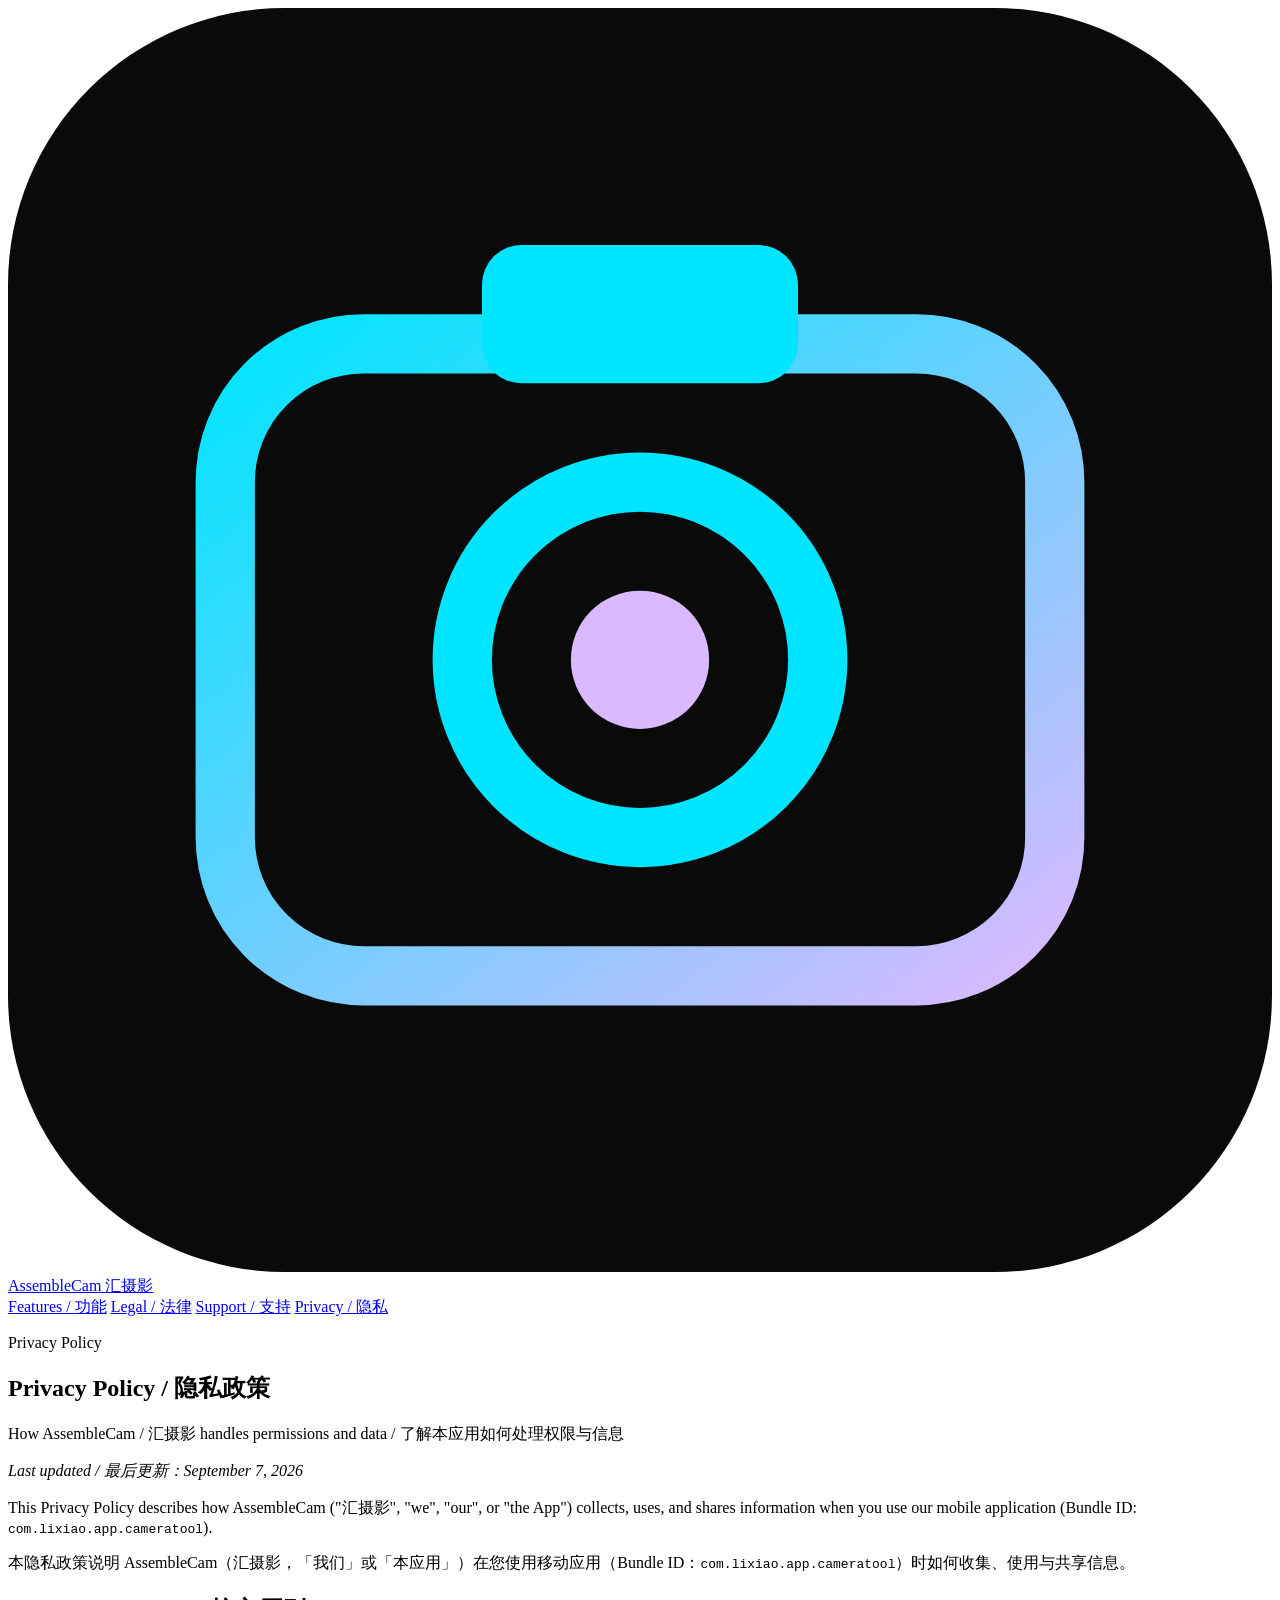
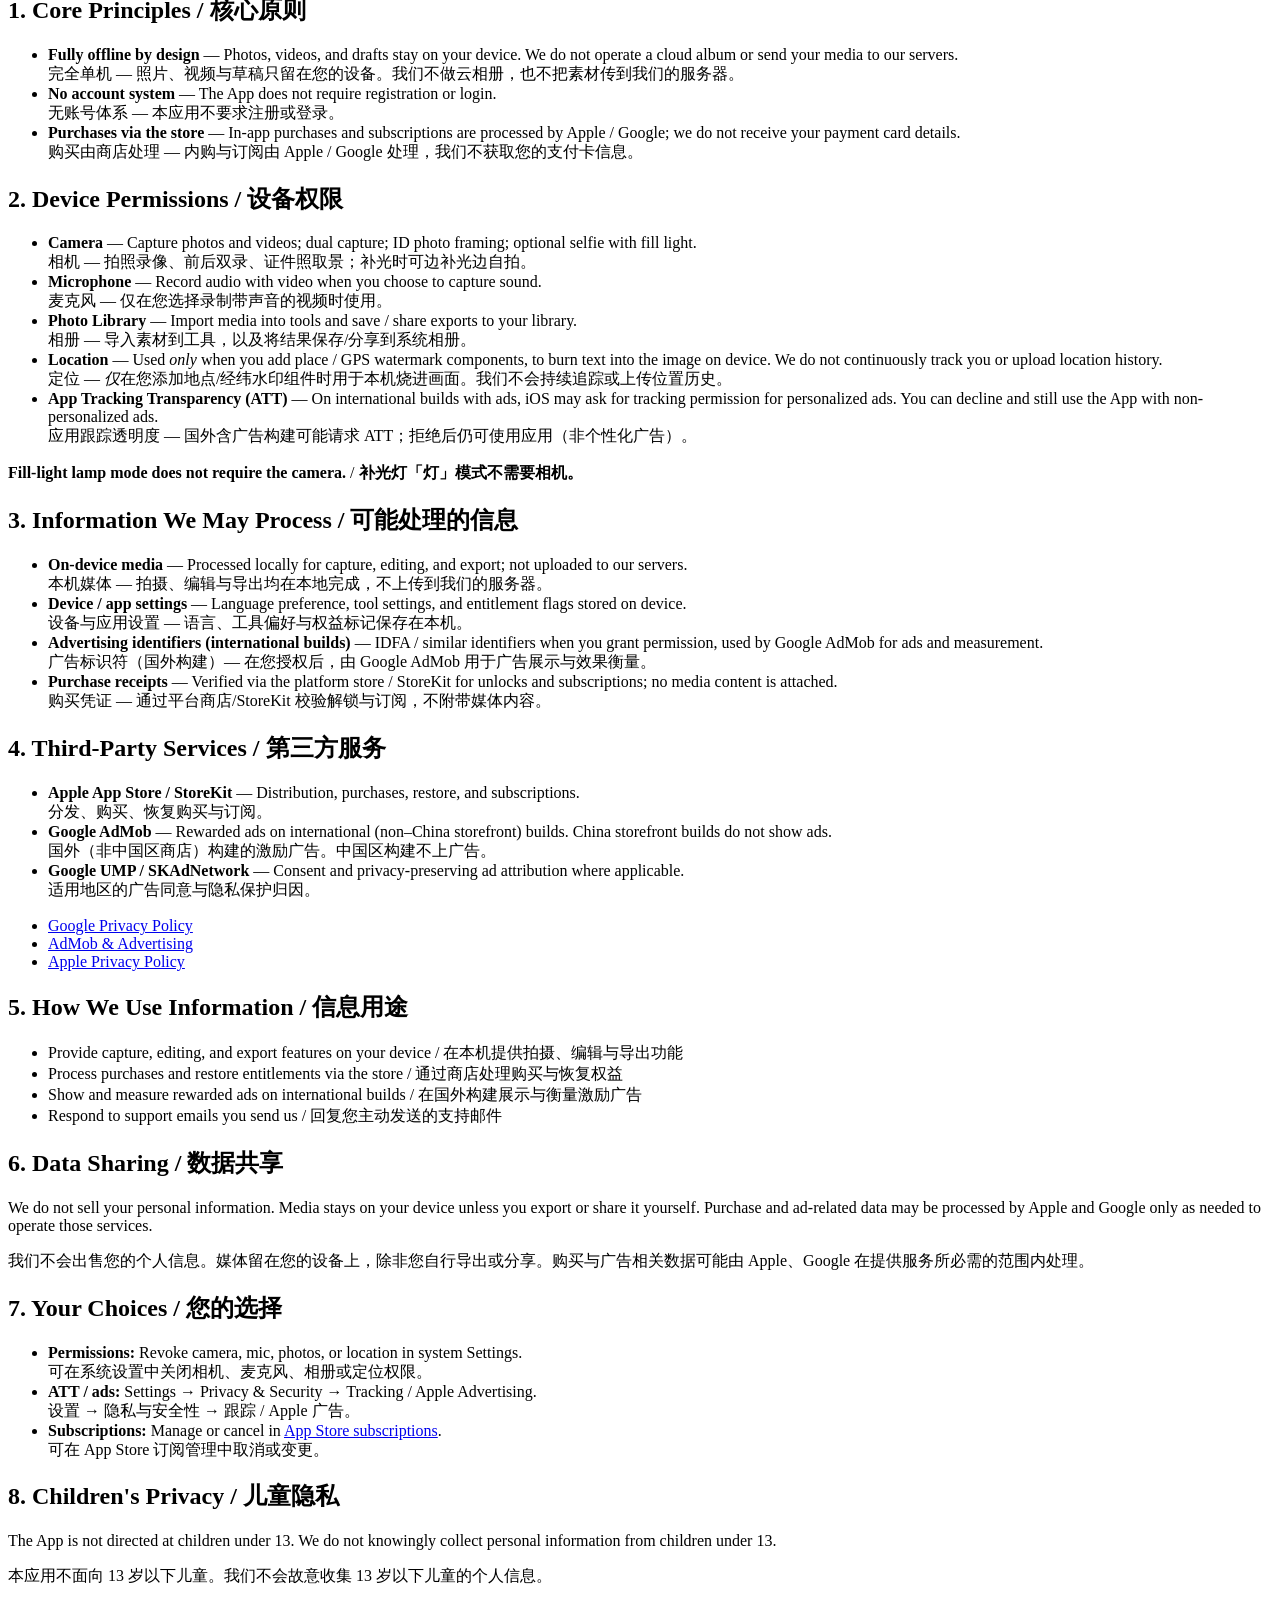
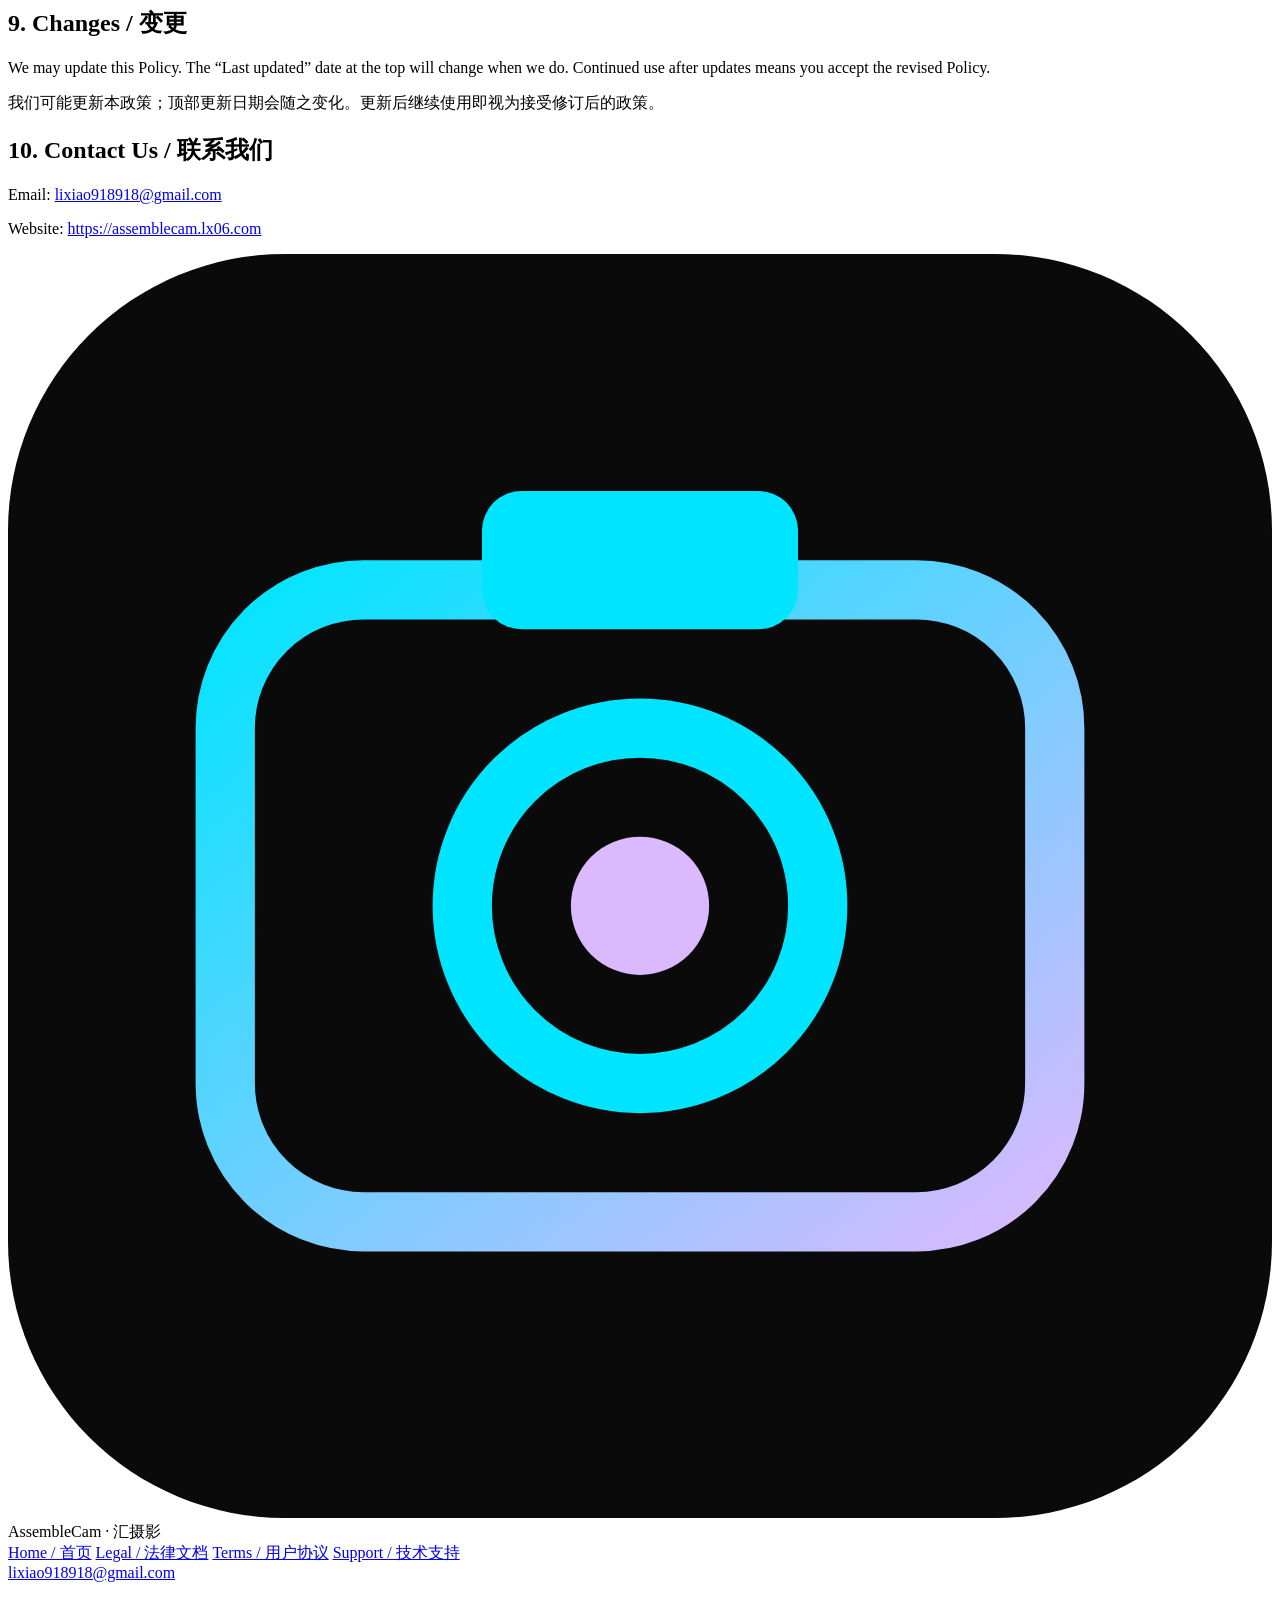
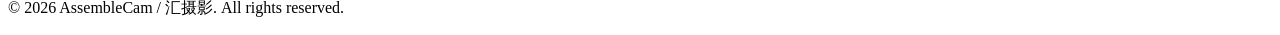
==== privacy.html @ 7f9c4c83 "Add AssembleCam privacy policy page" ====
<!DOCTYPE html>
<html lang="zh-CN">
<head>
  <meta charset="UTF-8">
  <meta name="viewport" content="width=device-width, initial-scale=1.0">
  <title>AssembleCam / 汇摄影 — Privacy Policy</title>
  <link rel="preconnect" href="https://fonts.googleapis.com">
  <link rel="preconnect" href="https://fonts.gstatic.com" crossorigin>
  <link href="https://fonts.googleapis.com/css2?family=Hanken+Grotesk:wght@400;600;700&family=JetBrains+Mono:wght@500&display=swap" rel="stylesheet">
  <link rel="stylesheet" href="site.css">
  <link rel="icon" href="assets/logo.svg" type="image/svg+xml">
</head>
<body class="subpage">
  <div class="page-shell">
    <div class="page-bg" aria-hidden="true"></div>

    <header class="site-header">
      <div class="header-inner">
        <a href="index.html" class="logo">
          <img src="assets/logo.svg" alt="AssembleCam" class="logo-mark">
          <span>AssembleCam</span>
          <span class="logo-zh">汇摄影</span>
        </a>
        <nav class="header-nav">
          <a href="index.html#features">Features / 功能</a>
          <a href="legal.html">Legal / 法律</a>
          <a href="support.html">Support / 支持</a>
          <a href="privacy.html" class="active">Privacy / 隐私</a>
        </nav>
      </div>
    </header>

    <main class="page-center">
      <article class="page-card">
        <header class="page-card-head">
          <p class="hero-tag">Privacy Policy</p>
          <h1>Privacy Policy / 隐私政策</h1>
          <p class="page-subtitle">How AssembleCam / 汇摄影 handles permissions and data / 了解本应用如何处理权限与信息</p>
        </header>
        <div class="page-body">
          <p class="page-meta"><em>Last updated / 最后更新：September 7, 2026</em></p>

          <p>This Privacy Policy describes how AssembleCam ("汇摄影", "we", "our", or "the App") collects, uses, and shares information when you use our mobile application (Bundle ID: <code>com.lixiao.app.cameratool</code>).</p>
          <p>本隐私政策说明 AssembleCam（汇摄影，「我们」或「本应用」）在您使用移动应用（Bundle ID：<code>com.lixiao.app.cameratool</code>）时如何收集、使用与共享信息。</p>

          <h2>1. Core Principles / 核心原则</h2>
          <ul>
            <li><strong>Fully offline by design</strong> — Photos, videos, and drafts stay on your device. We do not operate a cloud album or send your media to our servers.<br>完全单机 — 照片、视频与草稿只留在您的设备。我们不做云相册，也不把素材传到我们的服务器。</li>
            <li><strong>No account system</strong> — The App does not require registration or login.<br>无账号体系 — 本应用不要求注册或登录。</li>
            <li><strong>Purchases via the store</strong> — In-app purchases and subscriptions are processed by Apple / Google; we do not receive your payment card details.<br>购买由商店处理 — 内购与订阅由 Apple / Google 处理，我们不获取您的支付卡信息。</li>
          </ul>

          <h2>2. Device Permissions / 设备权限</h2>
          <ul>
            <li><strong>Camera</strong> — Capture photos and videos; dual capture; ID photo framing; optional selfie with fill light.<br>相机 — 拍照录像、前后双录、证件照取景；补光时可边补光边自拍。</li>
            <li><strong>Microphone</strong> — Record audio with video when you choose to capture sound.<br>麦克风 — 仅在您选择录制带声音的视频时使用。</li>
            <li><strong>Photo Library</strong> — Import media into tools and save / share exports to your library.<br>相册 — 导入素材到工具，以及将结果保存/分享到系统相册。</li>
            <li><strong>Location</strong> — Used <em>only</em> when you add place / GPS watermark components, to burn text into the image on device. We do not continuously track you or upload location history.<br>定位 — <em>仅</em>在您添加地点/经纬水印组件时用于本机烧进画面。我们不会持续追踪或上传位置历史。</li>
            <li><strong>App Tracking Transparency (ATT)</strong> — On international builds with ads, iOS may ask for tracking permission for personalized ads. You can decline and still use the App with non-personalized ads.<br>应用跟踪透明度 — 国外含广告构建可能请求 ATT；拒绝后仍可使用应用（非个性化广告）。</li>
          </ul>
          <p><strong>Fill-light lamp mode does not require the camera.</strong> / <strong>补光灯「灯」模式不需要相机。</strong></p>

          <h2>3. Information We May Process / 可能处理的信息</h2>
          <ul>
            <li><strong>On-device media</strong> — Processed locally for capture, editing, and export; not uploaded to our servers.<br>本机媒体 — 拍摄、编辑与导出均在本地完成，不上传到我们的服务器。</li>
            <li><strong>Device / app settings</strong> — Language preference, tool settings, and entitlement flags stored on device.<br>设备与应用设置 — 语言、工具偏好与权益标记保存在本机。</li>
            <li><strong>Advertising identifiers (international builds)</strong> — IDFA / similar identifiers when you grant permission, used by Google AdMob for ads and measurement.<br>广告标识符（国外构建）— 在您授权后，由 Google AdMob 用于广告展示与效果衡量。</li>
            <li><strong>Purchase receipts</strong> — Verified via the platform store / StoreKit for unlocks and subscriptions; no media content is attached.<br>购买凭证 — 通过平台商店/StoreKit 校验解锁与订阅，不附带媒体内容。</li>
          </ul>

          <h2>4. Third-Party Services / 第三方服务</h2>
          <ul>
            <li><strong>Apple App Store / StoreKit</strong> — Distribution, purchases, restore, and subscriptions.<br>分发、购买、恢复购买与订阅。</li>
            <li><strong>Google AdMob</strong> — Rewarded ads on international (non–China storefront) builds. China storefront builds do not show ads.<br>国外（非中国区商店）构建的激励广告。中国区构建不上广告。</li>
            <li><strong>Google UMP / SKAdNetwork</strong> — Consent and privacy-preserving ad attribution where applicable.<br>适用地区的广告同意与隐私保护归因。</li>
          </ul>
          <ul>
            <li><a href="https://policies.google.com/privacy" target="_blank" rel="noopener">Google Privacy Policy</a></li>
            <li><a href="https://support.google.com/admob/answer/6128543" target="_blank" rel="noopener">AdMob &amp; Advertising</a></li>
            <li><a href="https://www.apple.com/legal/privacy/" target="_blank" rel="noopener">Apple Privacy Policy</a></li>
          </ul>

          <h2>5. How We Use Information / 信息用途</h2>
          <ul>
            <li>Provide capture, editing, and export features on your device / 在本机提供拍摄、编辑与导出功能</li>
            <li>Process purchases and restore entitlements via the store / 通过商店处理购买与恢复权益</li>
            <li>Show and measure rewarded ads on international builds / 在国外构建展示与衡量激励广告</li>
            <li>Respond to support emails you send us / 回复您主动发送的支持邮件</li>
          </ul>

          <h2>6. Data Sharing / 数据共享</h2>
          <p>We do not sell your personal information. Media stays on your device unless you export or share it yourself. Purchase and ad-related data may be processed by Apple and Google only as needed to operate those services.</p>
          <p>我们不会出售您的个人信息。媒体留在您的设备上，除非您自行导出或分享。购买与广告相关数据可能由 Apple、Google 在提供服务所必需的范围内处理。</p>

          <h2>7. Your Choices / 您的选择</h2>
          <ul>
            <li><strong>Permissions:</strong> Revoke camera, mic, photos, or location in system Settings.<br>可在系统设置中关闭相机、麦克风、相册或定位权限。</li>
            <li><strong>ATT / ads:</strong> Settings → Privacy &amp; Security → Tracking / Apple Advertising.<br>设置 → 隐私与安全性 → 跟踪 / Apple 广告。</li>
            <li><strong>Subscriptions:</strong> Manage or cancel in <a href="https://apps.apple.com/account/subscriptions" target="_blank" rel="noopener">App Store subscriptions</a>.<br>可在 App Store 订阅管理中取消或变更。</li>
          </ul>

          <h2>8. Children's Privacy / 儿童隐私</h2>
          <p>The App is not directed at children under 13. We do not knowingly collect personal information from children under 13.</p>
          <p>本应用不面向 13 岁以下儿童。我们不会故意收集 13 岁以下儿童的个人信息。</p>

          <h2>9. Changes / 变更</h2>
          <p>We may update this Policy. The “Last updated” date at the top will change when we do. Continued use after updates means you accept the revised Policy.</p>
          <p>我们可能更新本政策；顶部更新日期会随之变化。更新后继续使用即视为接受修订后的政策。</p>

          <h2>10. Contact Us / 联系我们</h2>
          <div class="contact-box">
            <p>Email: <a href="mailto:lixiao918918@gmail.com">lixiao918918@gmail.com</a></p>
            <p>Website: <a href="https://assemblecam.lx06.com">https://assemblecam.lx06.com</a></p>
          </div>
        </div>
      </article>
    </main>

    <footer class="site-footer">
      <div class="footer-inner">
        <div class="footer-brand">
          <img src="assets/logo.svg" alt="">
          <span>AssembleCam · 汇摄影</span>
        </div>
        <div class="footer-links">
          <a href="index.html">Home / 首页</a>
          <a href="legal.html">Legal / 法律文档</a>
          <a href="terms.html">Terms / 用户协议</a>
          <a href="support.html">Support / 技术支持</a>
        </div>
        <div class="footer-contact">
          <a href="mailto:lixiao918918@gmail.com">lixiao918918@gmail.com</a>
        </div>
        <p class="footer-copy">&copy; 2026 AssembleCam / 汇摄影. All rights reserved.</p>
      </div>
    </footer>
  </div>
</body>
</html>
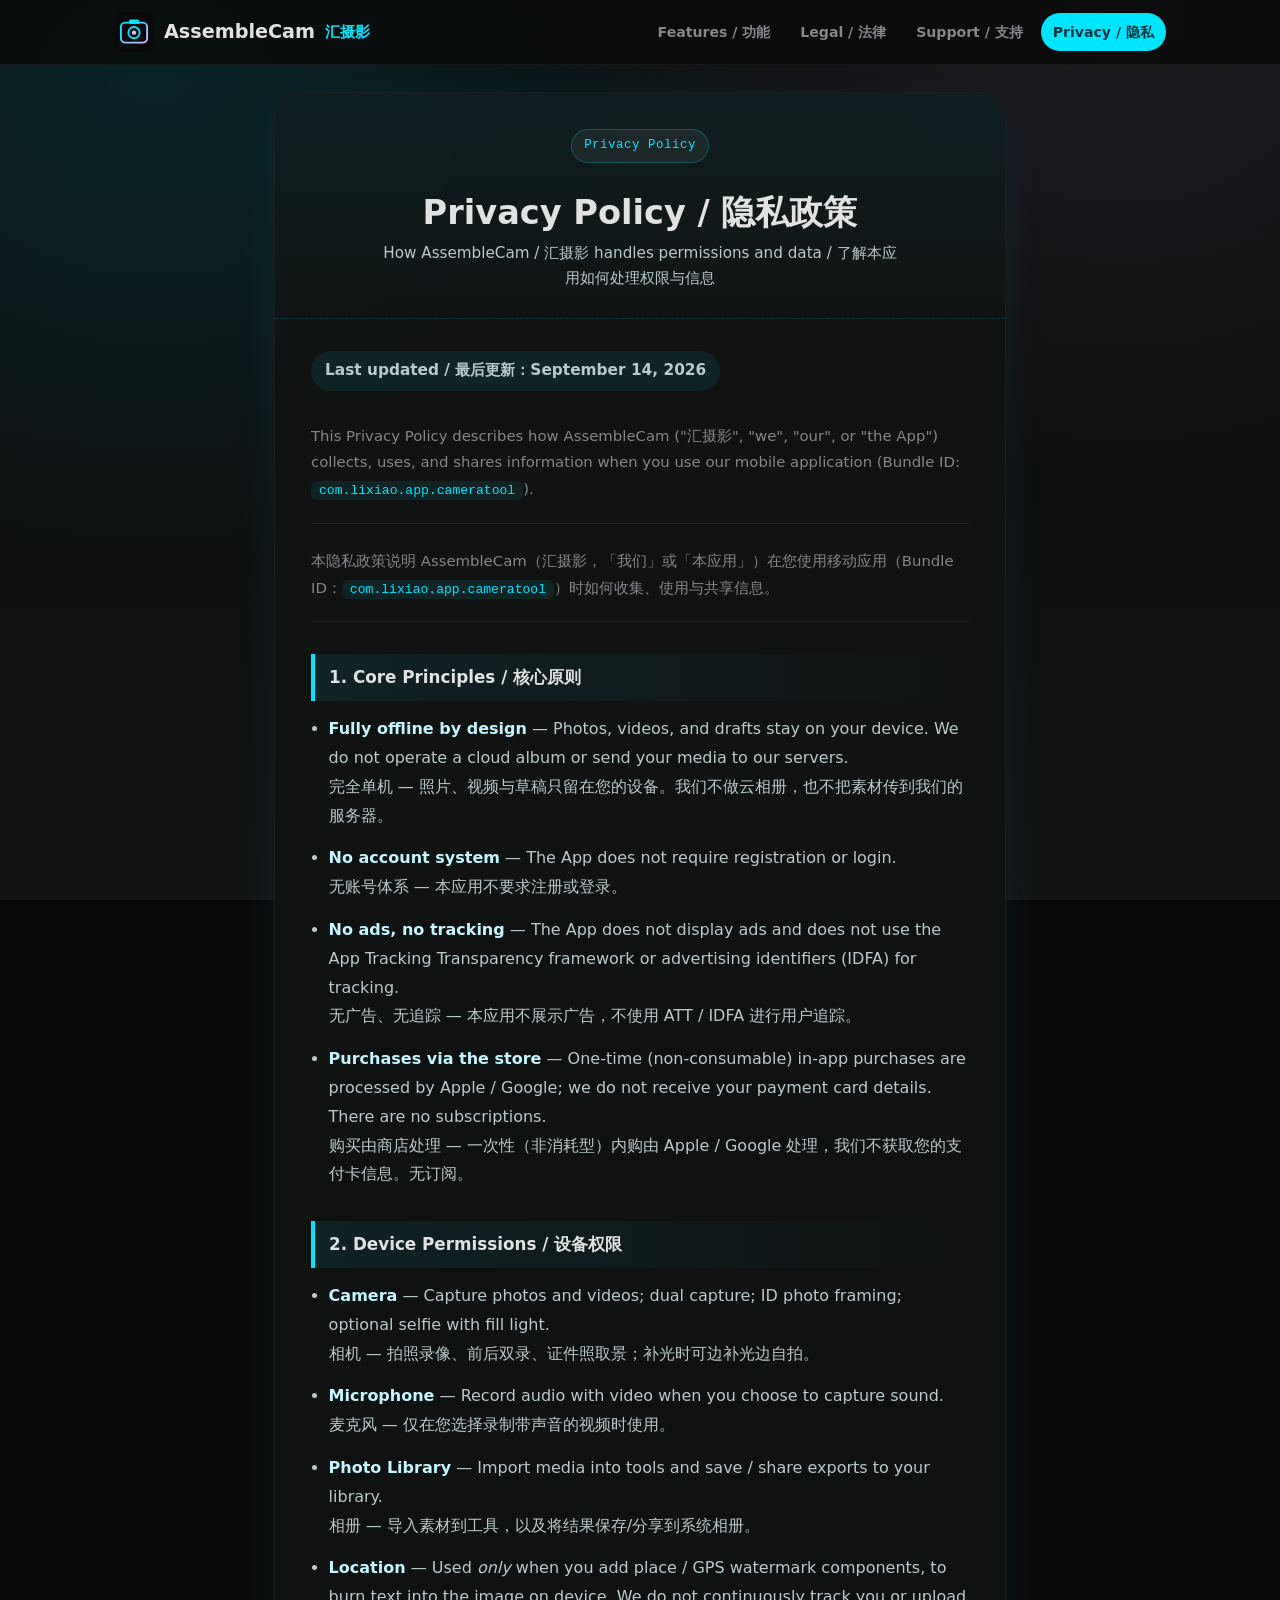
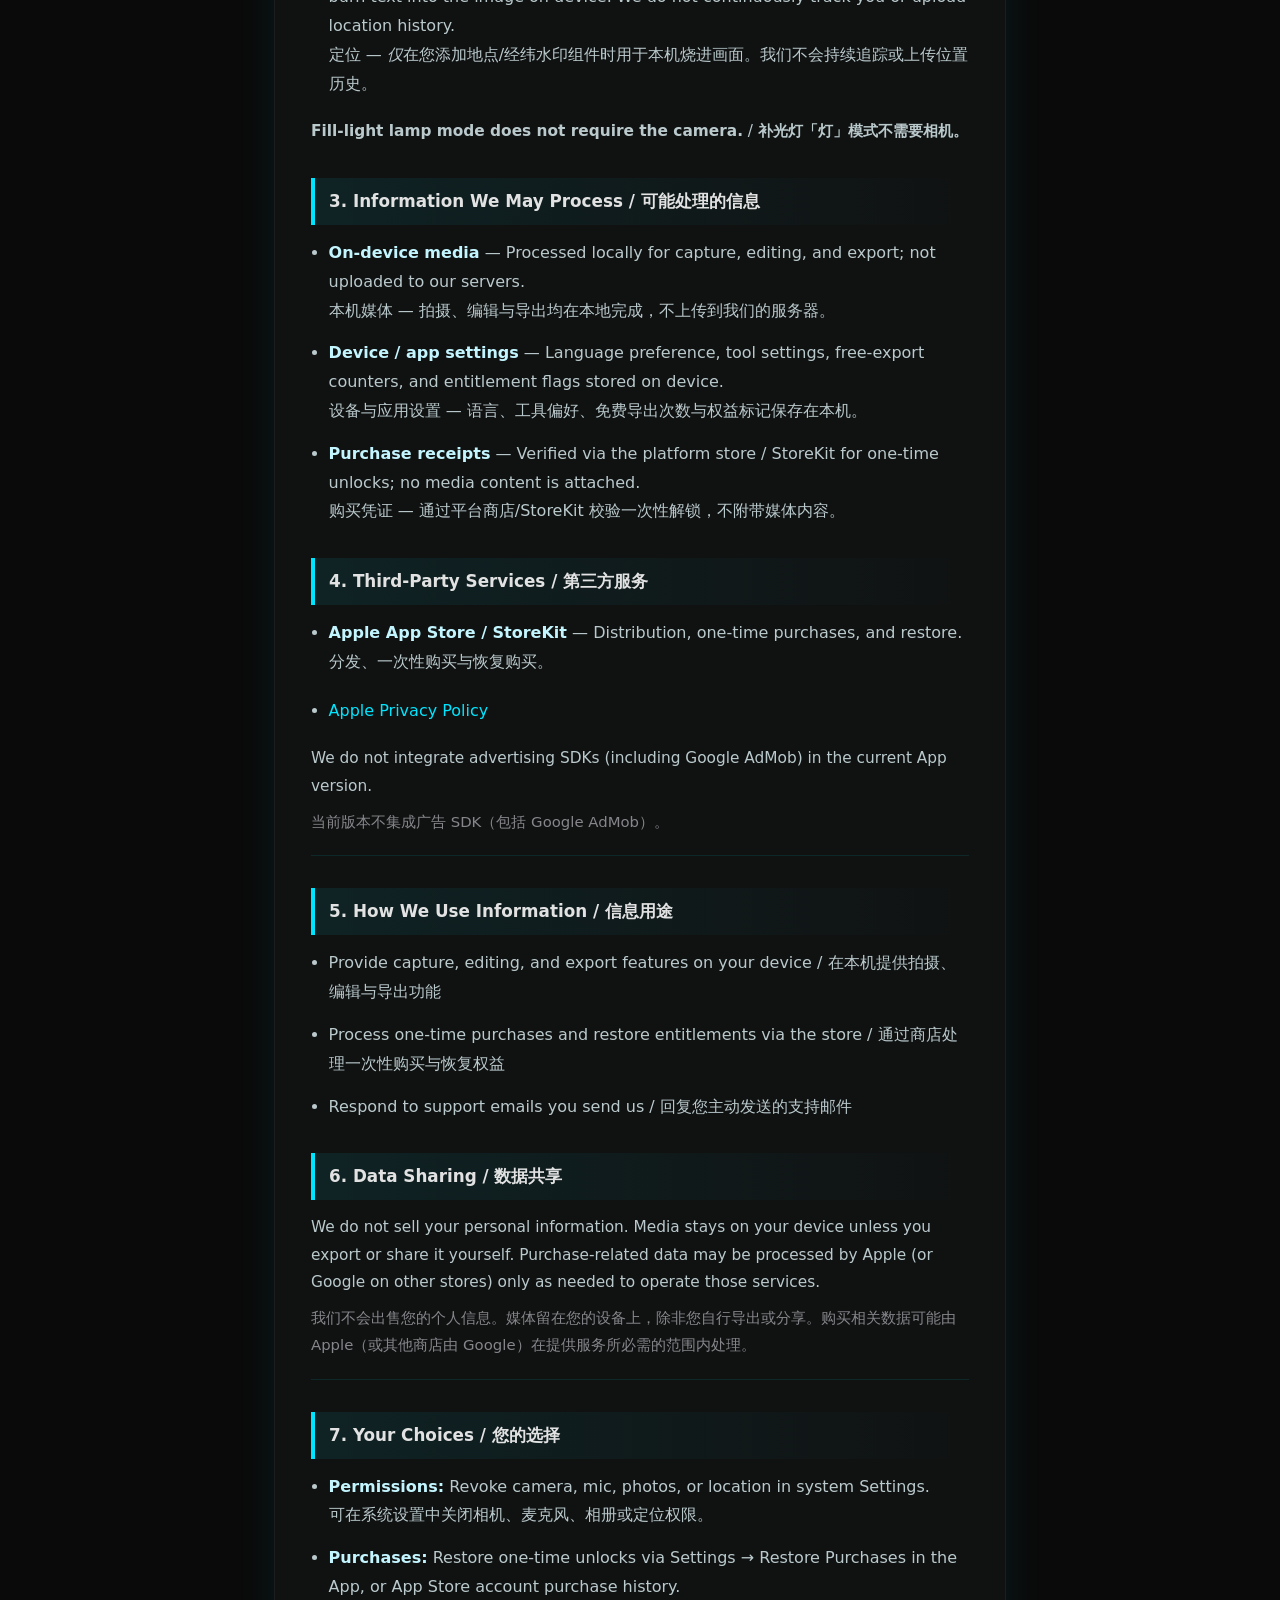
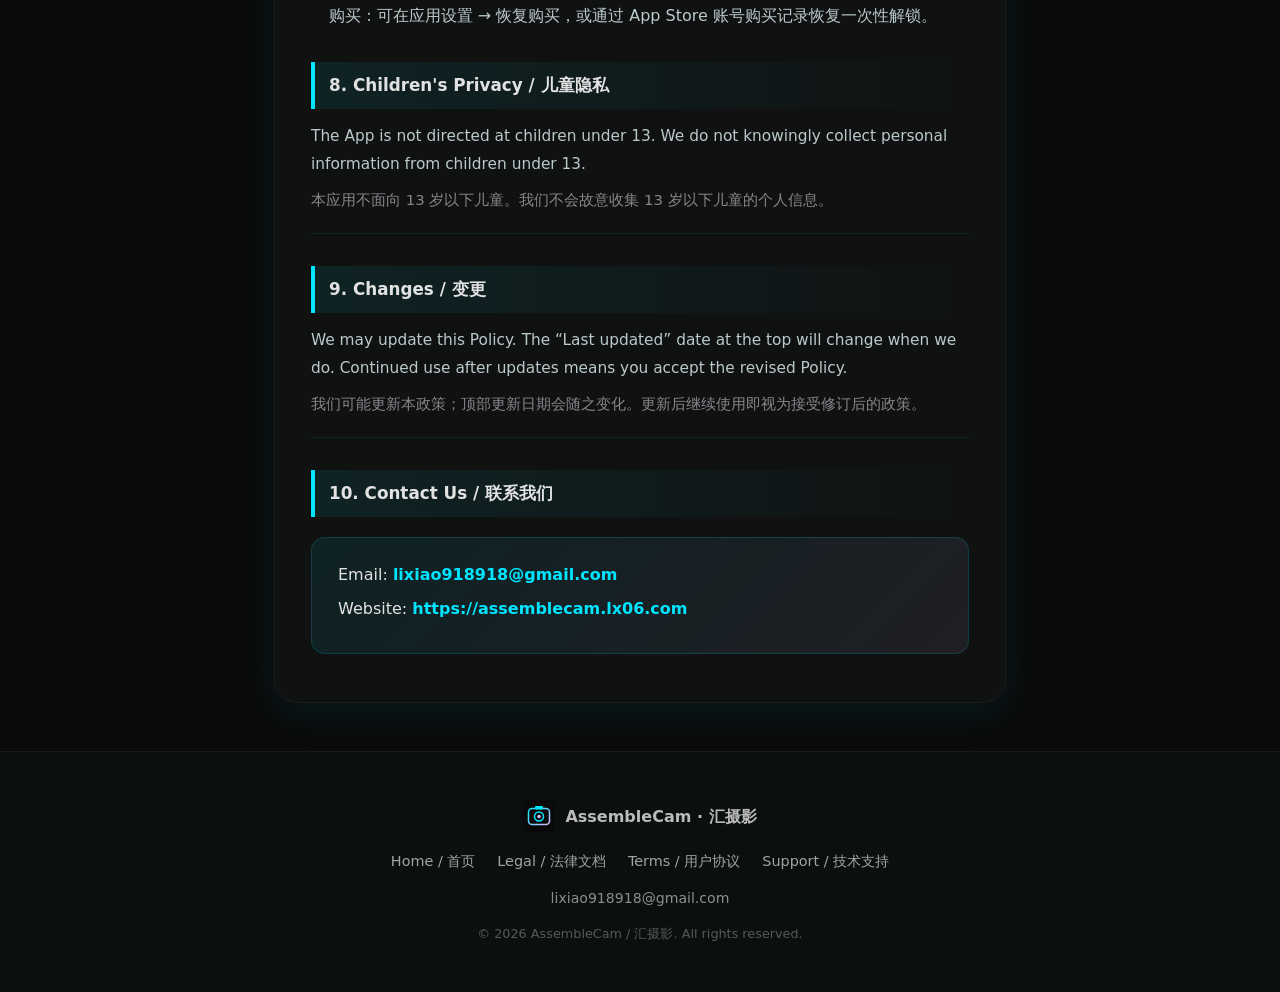
==== commit 8f510e08: "Align legal pages with no-ads buyout-only policy. Remove tracking/AdMob/subscription claims and app-" ====
--- a/privacy.html
+++ b/privacy.html
@@ -38,7 +38,7 @@
           <p class="page-subtitle">How AssembleCam / 汇摄影 handles permissions and data / 了解本应用如何处理权限与信息</p>
         </header>
         <div class="page-body">
-          <p class="page-meta"><em>Last updated / 最后更新：September 7, 2026</em></p>
+          <p class="page-meta"><em>Last updated / 最后更新：September 14, 2026</em></p>
 
           <p>This Privacy Policy describes how AssembleCam ("汇摄影", "we", "our", or "the App") collects, uses, and shares information when you use our mobile application (Bundle ID: <code>com.lixiao.app.cameratool</code>).</p>
           <p>本隐私政策说明 AssembleCam（汇摄影，「我们」或「本应用」）在您使用移动应用（Bundle ID：<code>com.lixiao.app.cameratool</code>）时如何收集、使用与共享信息。</p>
@@ -47,7 +47,8 @@
           <ul>
             <li><strong>Fully offline by design</strong> — Photos, videos, and drafts stay on your device. We do not operate a cloud album or send your media to our servers.<br>完全单机 — 照片、视频与草稿只留在您的设备。我们不做云相册，也不把素材传到我们的服务器。</li>
             <li><strong>No account system</strong> — The App does not require registration or login.<br>无账号体系 — 本应用不要求注册或登录。</li>
-            <li><strong>Purchases via the store</strong> — In-app purchases and subscriptions are processed by Apple / Google; we do not receive your payment card details.<br>购买由商店处理 — 内购与订阅由 Apple / Google 处理，我们不获取您的支付卡信息。</li>
+            <li><strong>No ads, no tracking</strong> — The App does not display ads and does not use the App Tracking Transparency framework or advertising identifiers (IDFA) for tracking.<br>无广告、无追踪 — 本应用不展示广告，不使用 ATT / IDFA 进行用户追踪。</li>
+            <li><strong>Purchases via the store</strong> — One-time (non-consumable) in-app purchases are processed by Apple / Google; we do not receive your payment card details. There are no subscriptions.<br>购买由商店处理 — 一次性（非消耗型）内购由 Apple / Google 处理，我们不获取您的支付卡信息。无订阅。</li>
           </ul>
 
           <h2>2. Device Permissions / 设备权限</h2>
@@ -56,47 +57,41 @@
             <li><strong>Microphone</strong> — Record audio with video when you choose to capture sound.<br>麦克风 — 仅在您选择录制带声音的视频时使用。</li>
             <li><strong>Photo Library</strong> — Import media into tools and save / share exports to your library.<br>相册 — 导入素材到工具，以及将结果保存/分享到系统相册。</li>
             <li><strong>Location</strong> — Used <em>only</em> when you add place / GPS watermark components, to burn text into the image on device. We do not continuously track you or upload location history.<br>定位 — <em>仅</em>在您添加地点/经纬水印组件时用于本机烧进画面。我们不会持续追踪或上传位置历史。</li>
-            <li><strong>App Tracking Transparency (ATT)</strong> — On international builds with ads, iOS may ask for tracking permission for personalized ads. You can decline and still use the App with non-personalized ads.<br>应用跟踪透明度 — 国外含广告构建可能请求 ATT；拒绝后仍可使用应用（非个性化广告）。</li>
           </ul>
           <p><strong>Fill-light lamp mode does not require the camera.</strong> / <strong>补光灯「灯」模式不需要相机。</strong></p>
 
           <h2>3. Information We May Process / 可能处理的信息</h2>
           <ul>
             <li><strong>On-device media</strong> — Processed locally for capture, editing, and export; not uploaded to our servers.<br>本机媒体 — 拍摄、编辑与导出均在本地完成，不上传到我们的服务器。</li>
-            <li><strong>Device / app settings</strong> — Language preference, tool settings, and entitlement flags stored on device.<br>设备与应用设置 — 语言、工具偏好与权益标记保存在本机。</li>
-            <li><strong>Advertising identifiers (international builds)</strong> — IDFA / similar identifiers when you grant permission, used by Google AdMob for ads and measurement.<br>广告标识符（国外构建）— 在您授权后，由 Google AdMob 用于广告展示与效果衡量。</li>
-            <li><strong>Purchase receipts</strong> — Verified via the platform store / StoreKit for unlocks and subscriptions; no media content is attached.<br>购买凭证 — 通过平台商店/StoreKit 校验解锁与订阅，不附带媒体内容。</li>
+            <li><strong>Device / app settings</strong> — Language preference, tool settings, free-export counters, and entitlement flags stored on device.<br>设备与应用设置 — 语言、工具偏好、免费导出次数与权益标记保存在本机。</li>
+            <li><strong>Purchase receipts</strong> — Verified via the platform store / StoreKit for one-time unlocks; no media content is attached.<br>购买凭证 — 通过平台商店/StoreKit 校验一次性解锁，不附带媒体内容。</li>
           </ul>
 
           <h2>4. Third-Party Services / 第三方服务</h2>
           <ul>
-            <li><strong>Apple App Store / StoreKit</strong> — Distribution, purchases, restore, and subscriptions.<br>分发、购买、恢复购买与订阅。</li>
-            <li><strong>Google AdMob</strong> — Rewarded ads on international (non–China storefront) builds. China storefront builds do not show ads.<br>国外（非中国区商店）构建的激励广告。中国区构建不上广告。</li>
-            <li><strong>Google UMP / SKAdNetwork</strong> — Consent and privacy-preserving ad attribution where applicable.<br>适用地区的广告同意与隐私保护归因。</li>
+            <li><strong>Apple App Store / StoreKit</strong> — Distribution, one-time purchases, and restore.<br>分发、一次性购买与恢复购买。</li>
           </ul>
           <ul>
-            <li><a href="https://policies.google.com/privacy" target="_blank" rel="noopener">Google Privacy Policy</a></li>
-            <li><a href="https://support.google.com/admob/answer/6128543" target="_blank" rel="noopener">AdMob &amp; Advertising</a></li>
             <li><a href="https://www.apple.com/legal/privacy/" target="_blank" rel="noopener">Apple Privacy Policy</a></li>
           </ul>
+          <p>We do not integrate advertising SDKs (including Google AdMob) in the current App version.</p>
+          <p>当前版本不集成广告 SDK（包括 Google AdMob）。</p>
 
           <h2>5. How We Use Information / 信息用途</h2>
           <ul>
             <li>Provide capture, editing, and export features on your device / 在本机提供拍摄、编辑与导出功能</li>
-            <li>Process purchases and restore entitlements via the store / 通过商店处理购买与恢复权益</li>
-            <li>Show and measure rewarded ads on international builds / 在国外构建展示与衡量激励广告</li>
+            <li>Process one-time purchases and restore entitlements via the store / 通过商店处理一次性购买与恢复权益</li>
             <li>Respond to support emails you send us / 回复您主动发送的支持邮件</li>
           </ul>
 
           <h2>6. Data Sharing / 数据共享</h2>
-          <p>We do not sell your personal information. Media stays on your device unless you export or share it yourself. Purchase and ad-related data may be processed by Apple and Google only as needed to operate those services.</p>
-          <p>我们不会出售您的个人信息。媒体留在您的设备上，除非您自行导出或分享。购买与广告相关数据可能由 Apple、Google 在提供服务所必需的范围内处理。</p>
+          <p>We do not sell your personal information. Media stays on your device unless you export or share it yourself. Purchase-related data may be processed by Apple (or Google on other stores) only as needed to operate those services.</p>
+          <p>我们不会出售您的个人信息。媒体留在您的设备上，除非您自行导出或分享。购买相关数据可能由 Apple（或其他商店由 Google）在提供服务所必需的范围内处理。</p>
 
           <h2>7. Your Choices / 您的选择</h2>
           <ul>
             <li><strong>Permissions:</strong> Revoke camera, mic, photos, or location in system Settings.<br>可在系统设置中关闭相机、麦克风、相册或定位权限。</li>
-            <li><strong>ATT / ads:</strong> Settings → Privacy &amp; Security → Tracking / Apple Advertising.<br>设置 → 隐私与安全性 → 跟踪 / Apple 广告。</li>
-            <li><strong>Subscriptions:</strong> Manage or cancel in <a href="https://apps.apple.com/account/subscriptions" target="_blank" rel="noopener">App Store subscriptions</a>.<br>可在 App Store 订阅管理中取消或变更。</li>
+            <li><strong>Purchases:</strong> Restore one-time unlocks via Settings → Restore Purchases in the App, or App Store account purchase history.<br>购买：可在应用设置 → 恢复购买，或通过 App Store 账号购买记录恢复一次性解锁。</li>
           </ul>
 
           <h2>8. Children's Privacy / 儿童隐私</h2>
--- a/site.css
+++ b/site.css
@@ -0,0 +1,565 @@
+*,
+*::before,
+*::after {
+  box-sizing: border-box;
+  margin: 0;
+  padding: 0;
+}
+
+:root {
+  --bg: #0A0A0A;
+  --surface: #121414;
+  --surface-2: #1e2020;
+  --surface-3: #282a2b;
+  --text: #e2e2e2;
+  --text-muted: #bac9cc;
+  --text-dim: #86868B;
+  --cyan: #00E5FF;
+  --cyan-soft: #c3f5ff;
+  --violet: #DAB9FF;
+  --glass: rgba(255, 255, 255, 0.05);
+  --outline: #3b494c;
+  --shadow: 0 12px 40px rgba(0, 229, 255, 0.08);
+  --radius: 24px;
+  --header-h: 64px;
+}
+
+html { scroll-behavior: smooth; }
+
+body {
+  font-family: "Hanken Grotesk", "Segoe UI", system-ui, sans-serif;
+  color: var(--text);
+  background: var(--bg);
+  line-height: 1.6;
+  overflow-x: hidden;
+}
+
+img { max-width: 100%; display: block; }
+a { color: var(--cyan); text-decoration: none; }
+code {
+  font-family: "JetBrains Mono", ui-monospace, monospace;
+  font-size: 0.88em;
+}
+
+.site-header {
+  position: fixed;
+  top: 0; left: 0; right: 0;
+  z-index: 100;
+  background: rgba(10, 10, 10, 0.82);
+  backdrop-filter: blur(16px);
+  border-bottom: 1px solid var(--glass);
+}
+
+.header-inner {
+  max-width: 1100px;
+  margin: 0 auto;
+  padding: 12px 24px;
+  display: flex;
+  align-items: center;
+  justify-content: space-between;
+  min-height: var(--header-h);
+}
+
+.logo {
+  display: flex;
+  align-items: center;
+  gap: 10px;
+  font-size: 1.2rem;
+  font-weight: 700;
+  color: var(--text);
+}
+
+.logo-mark {
+  width: 40px;
+  height: 40px;
+}
+
+.logo-zh {
+  color: var(--cyan);
+  font-weight: 600;
+  font-size: 0.95rem;
+}
+
+.header-nav {
+  display: flex;
+  gap: 6px;
+  flex-wrap: wrap;
+  justify-content: flex-end;
+}
+
+.header-nav a {
+  font-size: 0.88rem;
+  font-weight: 600;
+  color: var(--text-dim);
+  padding: 8px 12px;
+  border-radius: 999px;
+  transition: color 0.2s, background 0.2s;
+}
+
+.header-nav a:hover {
+  color: var(--cyan);
+  background: var(--glass);
+}
+
+.header-nav a.active {
+  color: #00363d;
+  background: var(--cyan);
+}
+
+.hero {
+  position: relative;
+  min-height: 100vh;
+  display: flex;
+  align-items: center;
+  padding: 110px 24px 72px;
+  overflow: hidden;
+}
+
+.hero-bg {
+  position: absolute;
+  inset: 0;
+  background:
+    radial-gradient(ellipse at 18% 20%, rgba(0, 229, 255, 0.18), transparent 48%),
+    radial-gradient(ellipse at 82% 8%, rgba(218, 185, 255, 0.16), transparent 42%),
+    radial-gradient(ellipse at 50% 100%, rgba(0, 218, 243, 0.08), transparent 40%),
+    linear-gradient(180deg, #0A0A0A 0%, #121414 100%);
+  z-index: 0;
+}
+
+.hero-content {
+  position: relative;
+  z-index: 1;
+  max-width: 1100px;
+  margin: 0 auto;
+  width: 100%;
+  display: grid;
+  grid-template-columns: 1.15fr 0.85fr;
+  gap: 40px;
+  align-items: center;
+}
+
+.hero-tag {
+  display: inline-block;
+  font-family: "JetBrains Mono", ui-monospace, monospace;
+  font-size: 0.78rem;
+  font-weight: 500;
+  letter-spacing: 0.04em;
+  color: var(--cyan);
+  background: var(--glass);
+  border: 1px solid rgba(0, 229, 255, 0.25);
+  padding: 6px 12px;
+  border-radius: 999px;
+  margin-bottom: 18px;
+}
+
+.hero-text h1 {
+  font-size: clamp(2.2rem, 5vw, 3.4rem);
+  font-weight: 700;
+  line-height: 1.12;
+  letter-spacing: -0.02em;
+  margin-bottom: 18px;
+}
+
+.highlight {
+  color: var(--cyan);
+}
+
+.hero-desc {
+  font-size: 1.02rem;
+  color: var(--text-muted);
+  max-width: 520px;
+  margin-bottom: 14px;
+}
+
+.hero-actions {
+  display: flex;
+  gap: 12px;
+  flex-wrap: wrap;
+  margin-top: 18px;
+}
+
+.btn {
+  display: inline-flex;
+  align-items: center;
+  justify-content: center;
+  padding: 12px 22px;
+  border-radius: 999px;
+  font-weight: 700;
+  font-size: 0.95rem;
+  transition: transform 0.2s, box-shadow 0.2s;
+}
+
+.btn:hover { transform: translateY(-2px); }
+
+.btn-primary {
+  background: var(--cyan);
+  color: #00363d;
+  box-shadow: 0 8px 28px rgba(0, 229, 255, 0.28);
+}
+
+.btn-secondary {
+  background: var(--glass);
+  color: var(--cyan-soft);
+  border: 1px solid rgba(0, 229, 255, 0.28);
+}
+
+.btn-lg { padding: 14px 28px; font-size: 1rem; }
+
+.hero-visual {
+  display: flex;
+  flex-direction: column;
+  align-items: center;
+  gap: 18px;
+}
+
+.brand-orb {
+  width: min(240px, 58vw);
+  animation: float 3.2s ease-in-out infinite;
+  filter: drop-shadow(0 16px 32px rgba(0, 229, 255, 0.28));
+}
+
+@keyframes float {
+  0%, 100% { transform: translateY(0); }
+  50% { transform: translateY(-12px); }
+}
+
+.tool-chips {
+  display: flex;
+  flex-wrap: wrap;
+  gap: 8px;
+  justify-content: center;
+  max-width: 320px;
+}
+
+.tool-chips span {
+  font-family: "JetBrains Mono", ui-monospace, monospace;
+  font-size: 0.72rem;
+  color: var(--violet);
+  background: rgba(218, 185, 255, 0.08);
+  border: 1px solid rgba(218, 185, 255, 0.22);
+  padding: 6px 10px;
+  border-radius: 999px;
+}
+
+.section {
+  max-width: 1100px;
+  margin: 0 auto;
+  padding: 72px 24px;
+}
+
+.section-title {
+  text-align: center;
+  font-size: clamp(1.55rem, 3vw, 2rem);
+  font-weight: 700;
+  margin-bottom: 36px;
+}
+
+.feature-grid {
+  display: grid;
+  grid-template-columns: repeat(3, 1fr);
+  gap: 20px;
+}
+
+.feature-card {
+  background: var(--surface);
+  border: 1px solid var(--glass);
+  border-radius: var(--radius);
+  padding: 28px 22px;
+  box-shadow: var(--shadow);
+}
+
+.feature-card h3 {
+  font-size: 1.1rem;
+  margin-bottom: 10px;
+  color: var(--cyan-soft);
+}
+
+.feature-card p {
+  font-size: 0.92rem;
+  color: var(--text-muted);
+  margin-bottom: 8px;
+}
+
+.feature-icon {
+  width: 48px;
+  height: 48px;
+  border-radius: 14px;
+  display: grid;
+  place-items: center;
+  margin-bottom: 16px;
+  background: rgba(0, 229, 255, 0.1);
+  color: var(--cyan);
+  font-family: "JetBrains Mono", ui-monospace, monospace;
+  font-size: 0.78rem;
+  font-weight: 600;
+}
+
+.howto-steps {
+  list-style: none;
+  max-width: 640px;
+  margin: 0 auto;
+}
+
+.howto-steps li {
+  padding: 14px 0;
+  border-bottom: 1px dashed rgba(0, 229, 255, 0.18);
+  color: var(--text-muted);
+}
+
+.howto-steps strong { color: var(--cyan); }
+
+.download-card {
+  background: linear-gradient(135deg, rgba(0, 229, 255, 0.1), rgba(218, 185, 255, 0.08));
+  border: 1px solid rgba(0, 229, 255, 0.18);
+  border-radius: var(--radius);
+  padding: 44px;
+  display: flex;
+  align-items: center;
+  gap: 36px;
+}
+
+.download-card img { width: 96px; flex-shrink: 0; }
+.download-card h2 { font-size: 1.65rem; margin-bottom: 8px; }
+.download-card p { color: var(--text-muted); margin-bottom: 18px; }
+.download-note { font-size: 0.85rem !important; margin-top: 12px !important; margin-bottom: 0 !important; }
+
+.site-footer {
+  background: #0c0f0f;
+  border-top: 1px solid var(--glass);
+  color: rgba(226, 226, 226, 0.82);
+  padding: 48px 24px;
+}
+
+.footer-inner {
+  max-width: 1100px;
+  margin: 0 auto;
+  text-align: center;
+}
+
+.footer-brand {
+  display: flex;
+  align-items: center;
+  justify-content: center;
+  gap: 10px;
+  font-weight: 700;
+  margin-bottom: 18px;
+}
+
+.footer-brand img { width: 32px; height: 32px; }
+
+.footer-links {
+  display: flex;
+  justify-content: center;
+  gap: 22px;
+  flex-wrap: wrap;
+  margin-bottom: 14px;
+}
+
+.footer-links a { color: rgba(226, 226, 226, 0.7); font-size: 0.9rem; }
+.footer-links a:hover { color: var(--cyan); }
+
+.footer-contact { font-size: 0.88rem; margin-bottom: 14px; }
+.footer-contact a { color: rgba(226, 226, 226, 0.6); }
+.footer-copy { font-size: 0.8rem; color: rgba(226, 226, 226, 0.35); }
+
+@media (max-width: 768px) {
+  .hero-content { grid-template-columns: 1fr; text-align: center; }
+  .hero-desc { margin-left: auto; margin-right: auto; }
+  .hero-actions { justify-content: center; }
+  .hero-visual { order: -1; }
+  .feature-grid { grid-template-columns: 1fr; }
+  .download-card { flex-direction: column; text-align: center; padding: 28px 20px; }
+  .header-nav { display: none; }
+}
+
+body.subpage { background: var(--bg); }
+
+.page-shell {
+  position: relative;
+  min-height: 100vh;
+  display: flex;
+  flex-direction: column;
+}
+
+.page-bg {
+  position: fixed;
+  inset: 0;
+  background:
+    radial-gradient(ellipse at 12% 8%, rgba(0, 229, 255, 0.12), transparent 42%),
+    radial-gradient(ellipse at 88% 0%, rgba(218, 185, 255, 0.1), transparent 38%),
+    linear-gradient(180deg, #0A0A0A 0%, #121414 100%);
+  z-index: 0;
+  pointer-events: none;
+}
+
+.page-center {
+  position: relative;
+  z-index: 1;
+  flex: 1;
+  width: 100%;
+  max-width: 780px;
+  margin: 0 auto;
+  padding: calc(var(--header-h) + 28px) 24px 48px;
+}
+
+.page-card {
+  background: rgba(18, 20, 20, 0.92);
+  backdrop-filter: blur(12px);
+  border-radius: var(--radius);
+  box-shadow: var(--shadow);
+  border: 1px solid var(--glass);
+  overflow: hidden;
+}
+
+.page-card-head {
+  text-align: center;
+  padding: 36px 36px 28px;
+  background: linear-gradient(180deg, rgba(0, 229, 255, 0.06), transparent);
+  border-bottom: 1px dashed rgba(0, 229, 255, 0.15);
+}
+
+.page-card-head h1 {
+  font-size: clamp(1.55rem, 4vw, 2.1rem);
+  font-weight: 700;
+  margin: 12px 0 8px;
+  line-height: 1.2;
+}
+
+.page-subtitle {
+  font-size: 0.95rem;
+  color: var(--text-muted);
+  max-width: 520px;
+  margin: 0 auto;
+}
+
+.page-body { padding: 32px 36px 40px; }
+
+.page-body > p {
+  font-size: 0.96rem;
+  line-height: 1.8;
+  color: var(--text-muted);
+}
+
+.page-body > p + p:not(.page-meta) {
+  margin-top: 8px;
+  margin-bottom: 24px;
+  padding-bottom: 20px;
+  border-bottom: 1px solid rgba(0, 229, 255, 0.1);
+  color: var(--text-dim);
+  font-size: 0.93rem;
+}
+
+.page-body h2 {
+  font-size: 1.05rem;
+  font-weight: 700;
+  margin: 32px 0 14px;
+  padding: 10px 0 10px 14px;
+  border-left: 4px solid var(--cyan);
+  background: linear-gradient(90deg, rgba(0, 229, 255, 0.08), transparent);
+  border-radius: 0 8px 8px 0;
+}
+
+.page-body ul { padding-left: 1.1rem; margin: 8px 0 20px; }
+.page-body li { color: var(--text-muted); margin-bottom: 14px; line-height: 1.8; }
+.page-body li strong { color: var(--cyan-soft); }
+.page-body code {
+  background: rgba(0, 229, 255, 0.08);
+  color: var(--cyan);
+  padding: 2px 8px;
+  border-radius: 6px;
+}
+
+.page-meta {
+  display: inline-block;
+  font-size: 0.85rem;
+  color: var(--cyan);
+  background: rgba(0, 229, 255, 0.08);
+  padding: 6px 14px;
+  border-radius: 999px;
+  margin-bottom: 24px;
+}
+
+.page-meta em { font-style: normal; font-weight: 600; }
+
+.contact-box {
+  background: linear-gradient(135deg, rgba(0, 229, 255, 0.08), rgba(218, 185, 255, 0.08));
+  border-radius: 14px;
+  padding: 24px 26px;
+  margin: 20px 0 8px;
+  border: 1px solid rgba(0, 229, 255, 0.15);
+}
+
+.contact-box p { margin-bottom: 8px !important; padding-bottom: 0 !important; border-bottom: none !important; }
+.contact-box a { font-weight: 700; color: var(--cyan); }
+
+.doc-list { list-style: none; padding: 0; margin: 0 0 24px; }
+.doc-list li { margin-bottom: 12px; }
+.doc-list a {
+  display: block;
+  padding: 16px 18px;
+  background: var(--glass);
+  border-radius: 14px;
+  font-weight: 700;
+  color: var(--cyan);
+  border: 1px solid rgba(0, 229, 255, 0.12);
+  transition: transform 0.2s, box-shadow 0.2s;
+}
+.doc-list a:hover {
+  transform: translateY(-2px);
+  box-shadow: var(--shadow);
+  color: var(--violet);
+}
+
+.faq-list { list-style: none; padding: 0; }
+.faq-list li {
+  padding: 18px 0;
+  border-bottom: 1px dashed rgba(0, 229, 255, 0.15);
+  line-height: 1.75;
+}
+.faq-list li:last-child { border-bottom: none; }
+.faq-list strong { color: var(--cyan-soft); }
+
+.support-intro {
+  display: flex;
+  align-items: flex-start;
+  gap: 24px;
+  margin-bottom: 28px;
+  padding-bottom: 24px;
+  border-bottom: 1px dashed rgba(0, 229, 255, 0.15);
+}
+
+.support-intro p {
+  border-bottom: none !important;
+  margin-bottom: 12px !important;
+  padding-bottom: 0 !important;
+}
+
+.support-logo {
+  width: 88px;
+  flex-shrink: 0;
+  filter: drop-shadow(0 4px 16px rgba(0, 229, 255, 0.25));
+}
+
+.url-box {
+  background: rgba(0, 229, 255, 0.05);
+  border-radius: 12px;
+  padding: 16px 18px;
+  margin-bottom: 12px;
+  font-size: 0.92rem;
+  border: 1px solid rgba(0, 229, 255, 0.12);
+}
+
+.url-box a { word-break: break-all; }
+
+body.subpage .site-footer {
+  position: relative;
+  z-index: 1;
+  margin-top: auto;
+}
+
+@media (max-width: 768px) {
+  .page-center { padding: calc(var(--header-h) + 16px) 14px 32px; }
+  .page-card-head { padding: 28px 20px 22px; }
+  .page-body { padding: 24px 20px 32px; }
+  .support-intro { flex-direction: column; align-items: center; text-align: center; }
+}
